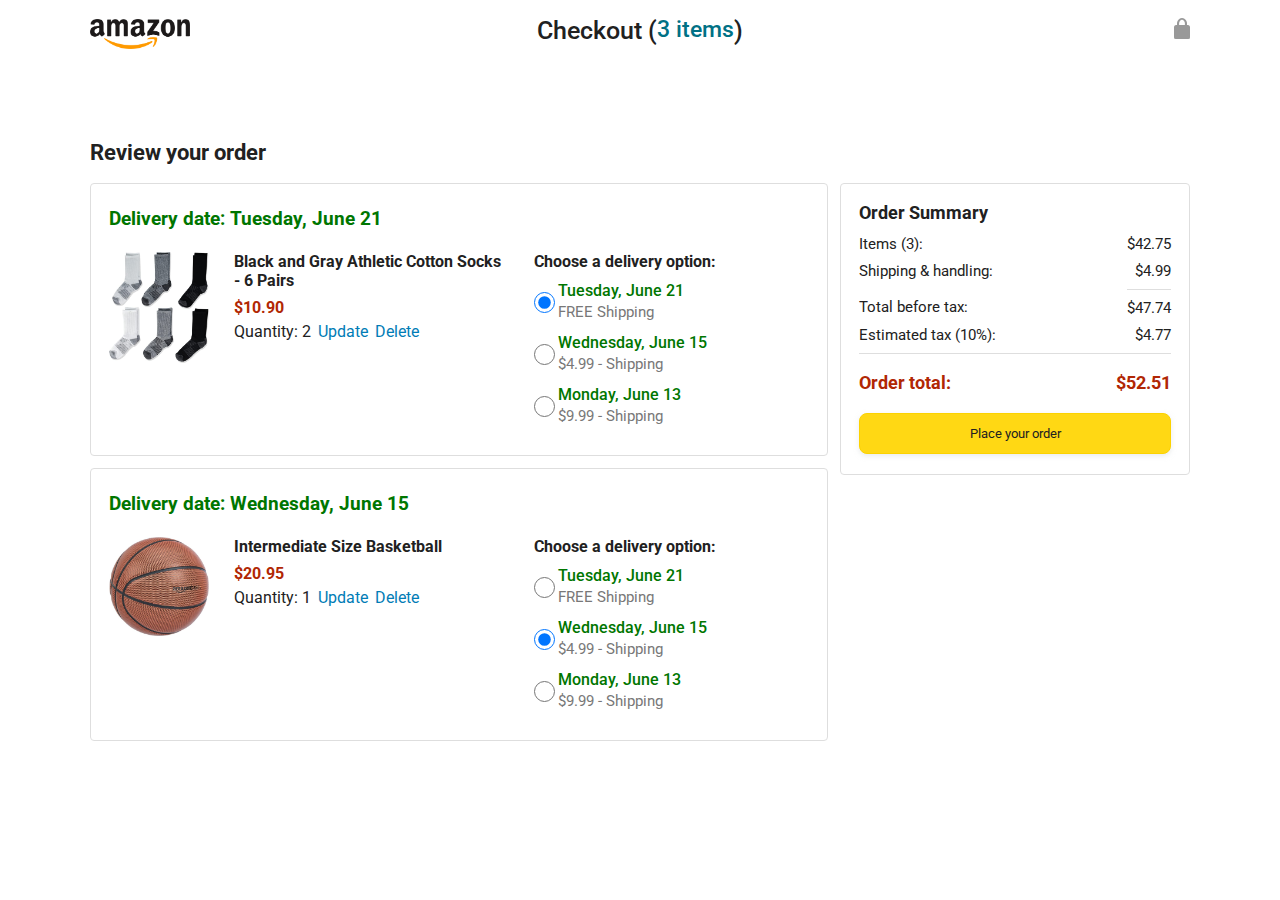
==== checkout.html @ 63aca0f5 "starting-files" ====
<!DOCTYPE html>
<html>
  <head>
    <title>Checkout</title>

    <!-- This code is needed for responsive design to work.
      (Responsive design = make the website look good on
      smaller screen sizes like a phone or a tablet). -->
    <meta name="viewport" content="width=device-width, initial-scale=1">

    <!-- Load a font called Roboto from Google Fonts. -->
    <link rel="preconnect" href="https://fonts.googleapis.com">
    <link rel="preconnect" href="https://fonts.gstatic.com" crossorigin>
    <link href="https://fonts.googleapis.com/css2?family=Roboto:wght@400;500;700&display=swap" rel="stylesheet">

    <!-- Here are the CSS files for this page. -->
    <link rel="stylesheet" href="styles/shared/general.css">
    <link rel="stylesheet" href="styles/pages/checkout/checkout-header.css">
    <link rel="stylesheet" href="styles/pages/checkout/checkout.css">
  </head>
  <body>
    <div class="checkout-header">
      <div class="header-content">
        <div class="checkout-header-left-section">
          <a href="amazon.html">
            <img class="amazon-logo" src="images/amazon-logo.png">
            <img class="amazon-mobile-logo" src="images/amazon-mobile-logo.png">
          </a>
        </div>

        <div class="checkout-header-middle-section">
          Checkout (<a class="return-to-home-link"
            href="amazon.html">3 items</a>)
        </div>

        <div class="checkout-header-right-section">
          <img src="images/icons/checkout-lock-icon.png">
        </div>
      </div>
    </div>

    <div class="main">
      <div class="page-title">Review your order</div>

      <div class="checkout-grid">
        <div class="order-summary">
          <div class="cart-item-container">
            <div class="delivery-date">
              Delivery date: Tuesday, June 21
            </div>

            <div class="cart-item-details-grid">
              <img class="product-image"
                src="images/products/athletic-cotton-socks-6-pairs.jpg">

              <div class="cart-item-details">
                <div class="product-name">
                  Black and Gray Athletic Cotton Socks - 6 Pairs
                </div>
                <div class="product-price">
                  $10.90
                </div>
                <div class="product-quantity">
                  <span>
                    Quantity: <span class="quantity-label">2</span>
                  </span>
                  <span class="update-quantity-link link-primary">
                    Update
                  </span>
                  <span class="delete-quantity-link link-primary">
                    Delete
                  </span>
                </div>
              </div>

              <div class="delivery-options">
                <div class="delivery-options-title">
                  Choose a delivery option:
                </div>
                <div class="delivery-option">
                  <input type="radio" checked
                    class="delivery-option-input"
                    name="delivery-option-1">
                  <div>
                    <div class="delivery-option-date">
                      Tuesday, June 21
                    </div>
                    <div class="delivery-option-price">
                      FREE Shipping
                    </div>
                  </div>
                </div>
                <div class="delivery-option">
                  <input type="radio"
                    class="delivery-option-input"
                    name="delivery-option-1">
                  <div>
                    <div class="delivery-option-date">
                      Wednesday, June 15
                    </div>
                    <div class="delivery-option-price">
                      $4.99 - Shipping
                    </div>
                  </div>
                </div>
                <div class="delivery-option">
                  <input type="radio"
                    class="delivery-option-input"
                    name="delivery-option-1">
                  <div>
                    <div class="delivery-option-date">
                      Monday, June 13
                    </div>
                    <div class="delivery-option-price">
                      $9.99 - Shipping
                    </div>
                  </div>
                </div>
              </div>
            </div>
          </div>

          <div class="cart-item-container">
            <div class="delivery-date">
              Delivery date: Wednesday, June 15
            </div>

            <div class="cart-item-details-grid">
              <img class="product-image"
                src="images/products/intermediate-composite-basketball.jpg">

              <div class="cart-item-details">
                <div class="product-name">
                  Intermediate Size Basketball
                </div>
                <div class="product-price">
                  $20.95
                </div>
                <div class="product-quantity">
                  <span>
                    Quantity: <span class="quantity-label">1</span>
                  </span>
                  <span class="update-quantity-link link-primary">
                    Update
                  </span>
                  <span class="delete-quantity-link link-primary">
                    Delete
                  </span>
                </div>
              </div>

              <div class="delivery-options">
                <div class="delivery-options-title">
                  Choose a delivery option:
                </div>

                <div class="delivery-option">
                  <input type="radio" class="delivery-option-input"
                    name="delivery-option-2">
                  <div>
                    <div class="delivery-option-date">
                      Tuesday, June 21
                    </div>
                    <div class="delivery-option-price">
                      FREE Shipping
                    </div>
                  </div>
                </div>
                <div class="delivery-option">
                  <input type="radio" checked class="delivery-option-input"
                    name="delivery-option-2">
                  <div>
                    <div class="delivery-option-date">
                      Wednesday, June 15
                    </div>
                    <div class="delivery-option-price">
                      $4.99 - Shipping
                    </div>
                  </div>
                </div>
                <div class="delivery-option">
                  <input type="radio" class="delivery-option-input"
                    name="delivery-option-2">
                  <div>
                    <div class="delivery-option-date">
                      Monday, June 13
                    </div>
                    <div class="delivery-option-price">
                      $9.99 - Shipping
                    </div>
                  </div>
                </div>
              </div>
            </div>
          </div>
        </div>

        <div class="payment-summary">
          <div class="payment-summary-title">
            Order Summary
          </div>

          <div class="payment-summary-row">
            <div>Items (3):</div>
            <div class="payment-summary-money">$42.75</div>
          </div>

          <div class="payment-summary-row">
            <div>Shipping &amp; handling:</div>
            <div class="payment-summary-money">$4.99</div>
          </div>

          <div class="payment-summary-row subtotal-row">
            <div>Total before tax:</div>
            <div class="payment-summary-money">$47.74</div>
          </div>

          <div class="payment-summary-row">
            <div>Estimated tax (10%):</div>
            <div class="payment-summary-money">$4.77</div>
          </div>

          <div class="payment-summary-row total-row">
            <div>Order total:</div>
            <div class="payment-summary-money">$52.51</div>
          </div>

          <button class="place-order-button button-primary">
            Place your order
          </button>
        </div>
      </div>
    </div>
  </body>
</html>
---- styles/shared/general.css ----
body {
  font-family: Roboto, Arial;
  color: rgb(33, 33, 33);
  /* The <body> element has a default margin of 8px
     on all sides. This removes the default margins. */
  margin: 0;
}

/* <p> elements have a default margin on the top
   and bottom. This removes the default margins. */
p {
  margin: 0;
}

button {
  cursor: pointer;
}

select {
  cursor: pointer;
}

input, select, button {
  font-family: Roboto, Arial;
}

.button-primary {
  color: rgb(33, 33, 33);
  background-color: rgb(255, 216, 20);
  border: 1px solid rgb(252, 210, 0);
  border-radius: 8px;
  cursor: pointer;
  box-shadow: 0 2px 5px rgba(213, 217, 217, 0.5);
}

.button-primary:hover {
  background-color: rgb(247, 202, 0);
  border: 1px solid rgb(242, 194, 0);
}

.button-primary:active {
  background: rgb(255, 216, 20);
  border-color: rgb(252, 210, 0);
  box-shadow: none;
}

.button-secondary {
  color: rgb(33, 33, 33);
  background: white;
  border: 1px solid rgb(213, 217, 217);
  border-radius: 8px;
  cursor: pointer;
  box-shadow: 0 2px 5px rgba(213, 217, 217, 0.5);
}

.button-secondary:hover {
  background-color: rgb(247, 250, 250);
}

.button-secondary:active {
  background-color: rgb(237, 253, 255);
  box-shadow: none;
}

/* These styles will limit text to 2 lines. Anything
   beyond 2 lines will be replaced with "..."
   You can find this code by using an A.I. tool or by
   searching in Google.
   https://css-tricks.com/almanac/properties/l/line-clamp/ */
.limit-text-to-2-lines {
  display: -webkit-box;
  -webkit-line-clamp: 2;
  -webkit-box-orient: vertical;
  overflow: hidden;
}

.link-primary {
  color: rgb(1, 124, 182);
  cursor: pointer;
}

.link-primary:hover {
  color: rgb(196, 80, 0);
}

/* Styles for dropdown selectors. */
select {
  color: rgb(33, 33, 33);
  background-color: rgb(240, 240, 240);
  border: 1px solid rgb(213, 217, 217);
  border-radius: 8px;
  padding: 3px 5px;
  font-size: 15px;
  cursor: pointer;
  box-shadow: 0 2px 5px rgba(213, 217, 217, 0.5);
}

select:focus,
input:focus {
  outline: 2px solid rgb(255, 153, 0);
}
---- styles/pages/checkout/checkout-header.css ----
.checkout-header {
  height: 60px;
  padding-left: 30px;
  padding-right: 30px;
  background-color: white;

  display: flex;
  justify-content: center;

  position: fixed;
  top: 0;
  left: 0;
  right: 0;
  z-index: 1000;
}

.header-content {
  width: 100%;
  max-width: 1100px;

  display: flex;
  align-items: center;
}

.checkout-header-left-section {
  width: 150px;
}

.amazon-logo {
  width: 100px;
  margin-top: 12px;
}

.amazon-mobile-logo {
  display: none;
}

/* @media is used to create responsive design (making the
   website look good on any screen size). This @media
   means when the screen width is 575px or less, different
   styles (inside the {...}) will be applied. */
@media (max-width: 575px) {
  .checkout-header-left-section {
    width: auto;
  }

  .amazon-logo {
    display: none;
  }

  .amazon-mobile-logo {
    display: inline-block;
    height: 35px;
    margin-top: 5px;
  }
}

.checkout-header-middle-section {
  flex: 1;
  flex-shrink: 0;
  text-align: center;

  font-size: 25px;
  font-weight: 500;

  display: flex;
  justify-content: center;
}

.return-to-home-link {
  color: rgb(0, 113, 133);
  font-size: 23px;
  text-decoration: none;
  cursor: pointer;
}

@media (max-width: 1000px) {
  .checkout-header-middle-section {
    font-size: 20px;
    margin-right: 60px;
  }

  .return-to-home-link {
    font-size: 18px;
  }
}

@media (max-width: 575px) {
  .checkout-header-middle-section {
    margin-right: 5px;
  }
}

.checkout-header-right-section {
  text-align: right;
  width: 150px;
}

@media (max-width: 1000px) {
  .checkout-header-right-section {
    width: auto;
  }
}
---- styles/pages/checkout/checkout.css ----
.main {
  max-width: 1100px;
  padding-left: 30px;
  padding-right: 30px;

  margin-top: 140px;
  margin-bottom: 100px;

  /* margin-left: auto;
     margin-right auto;
     Is a trick for centering an element horizontally
     without needing a container. */
  margin-left: auto;
  margin-right: auto;
}

.page-title {
  font-weight: 700;
  font-size: 22px;
  margin-bottom: 18px;
}

.checkout-grid {
  display: grid;
  /* Here, 1fr means the first column will take
     up the remaining space in the grid. */
  grid-template-columns: 1fr 350px;
  column-gap: 12px;

  /* Use align-items: start; to prevent the elements
     in the grid from stretching vertically. */
  align-items: start;
}

@media (max-width: 1000px) {
  .main {
    max-width: 500px;
  }

  .checkout-grid {
    grid-template-columns: 1fr;
  }
}

.cart-item-container,
.payment-summary {
  border: 1px solid rgb(222, 222, 222);
  border-radius: 4px;
  padding: 18px;
}

.cart-item-container {
  margin-bottom: 12px;
}

.payment-summary {
  padding-bottom: 5px;
}

@media (max-width: 1000px) {
  .payment-summary {
    /* grid-row: 1 means this element will be placed into row
      1 in the grid. (Normally, the row that an element is
      placed in is determined by the order of the elements in
      the HTML. grid-row overrides this default ordering). */
    grid-row: 1;
    margin-bottom: 12px;
  }
}

.delivery-date {
  color: rgb(0, 118, 0);
  font-weight: 700;
  font-size: 19px;
  margin-top: 5px;
  margin-bottom: 22px;
}

.cart-item-details-grid {
  display: grid;
  /* 100px 1fr 1fr; means the 2nd and 3rd column will
     take up half the remaining space in the grid
     (they will divide up the remaining space evenly). */
  grid-template-columns: 100px 1fr 1fr;
  column-gap: 25px;
}

@media (max-width: 1000px) {
  .cart-item-details-grid {
    grid-template-columns: 100px 1fr;
    row-gap: 30px;
  }
}

.product-image {
  max-width: 100%;
  max-height: 120px;

  /* margin-left: auto;
     margin-right auto;
     Is a trick for centering an element horizontally
     without needing a container. */
  margin-left: auto;
  margin-right: auto;
}

.product-name {
  font-weight: 700;
  margin-bottom: 8px;
}

.product-price {
  color: rgb(177, 39, 4);
  font-weight: 700;
  margin-bottom: 5px;
}

.product-quantity .link-primary {
  margin-left: 3px;
}

@media (max-width: 1000px) {
  .delivery-options {
    /* grid-column: 1 means this element will be placed
       in column 1 in the grid. (Normally, the column that
       an element is placed in is determined by the order
       of the elements in the HTML. grid-column overrides
       this default ordering).
       
       / span 2 means this element will take up 2 columns
       in the grid (Normally, each element takes up 1
       column in the grid). */
    grid-column: 1 / span 2;
  }
}

.delivery-options-title {
  font-weight: 700;
  margin-bottom: 10px;
}

.delivery-option {
  display: grid;
  grid-template-columns: 24px 1fr;
  margin-bottom: 12px;
  cursor: pointer;
}

.delivery-option-input {
  margin-left: 0px;
  cursor: pointer;
}

.delivery-option-date {
  color: rgb(0, 118, 0);
  font-weight: 500;
  margin-bottom: 3px;
}

.delivery-option-price {
  color: rgb(120, 120, 120);
  font-size: 15px;
}

.payment-summary-title {
  font-weight: 700;
  font-size: 18px;
  margin-bottom: 12px;
}

.payment-summary-row {
  display: grid;
  /* 1fr auto; means the width of the 2nd column will be
     determined by the elements inside the column (auto).
     The 1st column will take up the remaining space. */
  grid-template-columns: 1fr auto;

  font-size: 15px;
  margin-bottom: 9px;
}

.payment-summary-money {
  text-align: right;
}

.subtotal-row .payment-summary-money {
  border-top: 1px solid rgb(222, 222, 222);
}

.subtotal-row div {
  padding-top: 9px;
}

.total-row {
  color: rgb(177, 39, 4);
  font-weight: 700;
  font-size: 18px;

  border-top: 1px solid rgb(222, 222, 222);
  padding-top: 18px;
}

.place-order-button {
  width: 100%;
  padding-top: 12px;
  padding-bottom: 12px;
  border-radius: 8px;

  margin-top: 11px;
  margin-bottom: 15px;
}
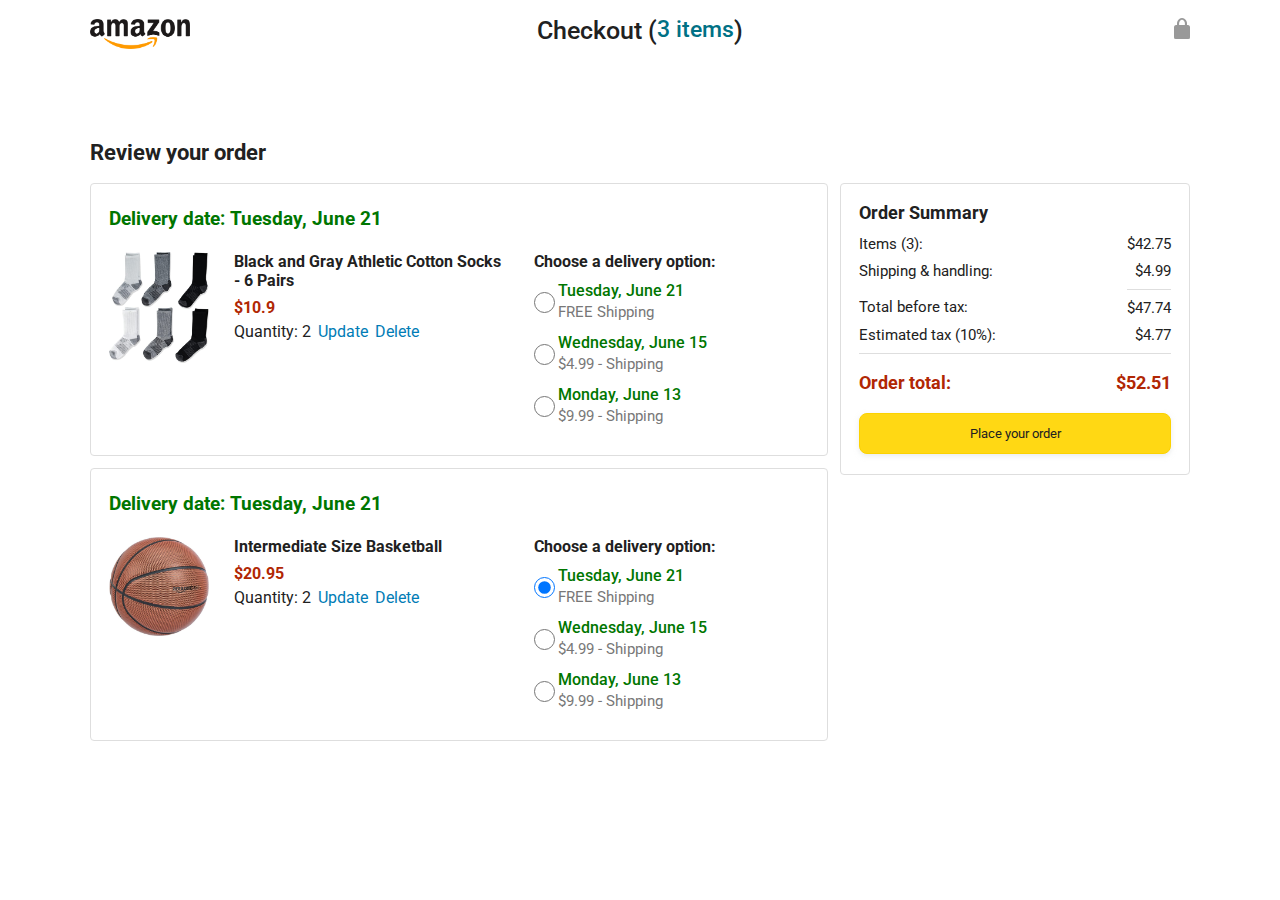
==== commit 64051d90: "Generate HTML for the order summary" ====
--- a/checkout.html
+++ b/checkout.html
@@ -43,156 +43,8 @@
       <div class="page-title">Review your order</div>
 
       <div class="checkout-grid">
-        <div class="order-summary">
-          <div class="cart-item-container">
-            <div class="delivery-date">
-              Delivery date: Tuesday, June 21
-            </div>
-
-            <div class="cart-item-details-grid">
-              <img class="product-image"
-                src="images/products/athletic-cotton-socks-6-pairs.jpg">
-
-              <div class="cart-item-details">
-                <div class="product-name">
-                  Black and Gray Athletic Cotton Socks - 6 Pairs
-                </div>
-                <div class="product-price">
-                  $10.90
-                </div>
-                <div class="product-quantity">
-                  <span>
-                    Quantity: <span class="quantity-label">2</span>
-                  </span>
-                  <span class="update-quantity-link link-primary">
-                    Update
-                  </span>
-                  <span class="delete-quantity-link link-primary">
-                    Delete
-                  </span>
-                </div>
-              </div>
-
-              <div class="delivery-options">
-                <div class="delivery-options-title">
-                  Choose a delivery option:
-                </div>
-                <div class="delivery-option">
-                  <input type="radio" checked
-                    class="delivery-option-input"
-                    name="delivery-option-1">
-                  <div>
-                    <div class="delivery-option-date">
-                      Tuesday, June 21
-                    </div>
-                    <div class="delivery-option-price">
-                      FREE Shipping
-                    </div>
-                  </div>
-                </div>
-                <div class="delivery-option">
-                  <input type="radio"
-                    class="delivery-option-input"
-                    name="delivery-option-1">
-                  <div>
-                    <div class="delivery-option-date">
-                      Wednesday, June 15
-                    </div>
-                    <div class="delivery-option-price">
-                      $4.99 - Shipping
-                    </div>
-                  </div>
-                </div>
-                <div class="delivery-option">
-                  <input type="radio"
-                    class="delivery-option-input"
-                    name="delivery-option-1">
-                  <div>
-                    <div class="delivery-option-date">
-                      Monday, June 13
-                    </div>
-                    <div class="delivery-option-price">
-                      $9.99 - Shipping
-                    </div>
-                  </div>
-                </div>
-              </div>
-            </div>
-          </div>
-
-          <div class="cart-item-container">
-            <div class="delivery-date">
-              Delivery date: Wednesday, June 15
-            </div>
-
-            <div class="cart-item-details-grid">
-              <img class="product-image"
-                src="images/products/intermediate-composite-basketball.jpg">
-
-              <div class="cart-item-details">
-                <div class="product-name">
-                  Intermediate Size Basketball
-                </div>
-                <div class="product-price">
-                  $20.95
-                </div>
-                <div class="product-quantity">
-                  <span>
-                    Quantity: <span class="quantity-label">1</span>
-                  </span>
-                  <span class="update-quantity-link link-primary">
-                    Update
-                  </span>
-                  <span class="delete-quantity-link link-primary">
-                    Delete
-                  </span>
-                </div>
-              </div>
-
-              <div class="delivery-options">
-                <div class="delivery-options-title">
-                  Choose a delivery option:
-                </div>
-
-                <div class="delivery-option">
-                  <input type="radio" class="delivery-option-input"
-                    name="delivery-option-2">
-                  <div>
-                    <div class="delivery-option-date">
-                      Tuesday, June 21
-                    </div>
-                    <div class="delivery-option-price">
-                      FREE Shipping
-                    </div>
-                  </div>
-                </div>
-                <div class="delivery-option">
-                  <input type="radio" checked class="delivery-option-input"
-                    name="delivery-option-2">
-                  <div>
-                    <div class="delivery-option-date">
-                      Wednesday, June 15
-                    </div>
-                    <div class="delivery-option-price">
-                      $4.99 - Shipping
-                    </div>
-                  </div>
-                </div>
-                <div class="delivery-option">
-                  <input type="radio" class="delivery-option-input"
-                    name="delivery-option-2">
-                  <div>
-                    <div class="delivery-option-date">
-                      Monday, June 13
-                    </div>
-                    <div class="delivery-option-price">
-                      $9.99 - Shipping
-                    </div>
-                  </div>
-                </div>
-              </div>
-            </div>
-          </div>
+        <div class="order-summary js-order-summary">
+          
         </div>
 
         <div class="payment-summary">
@@ -231,5 +83,6 @@
         </div>
       </div>
     </div>
+    <script type="module" src="script/checkout.js"></script>
   </body>
 </html>
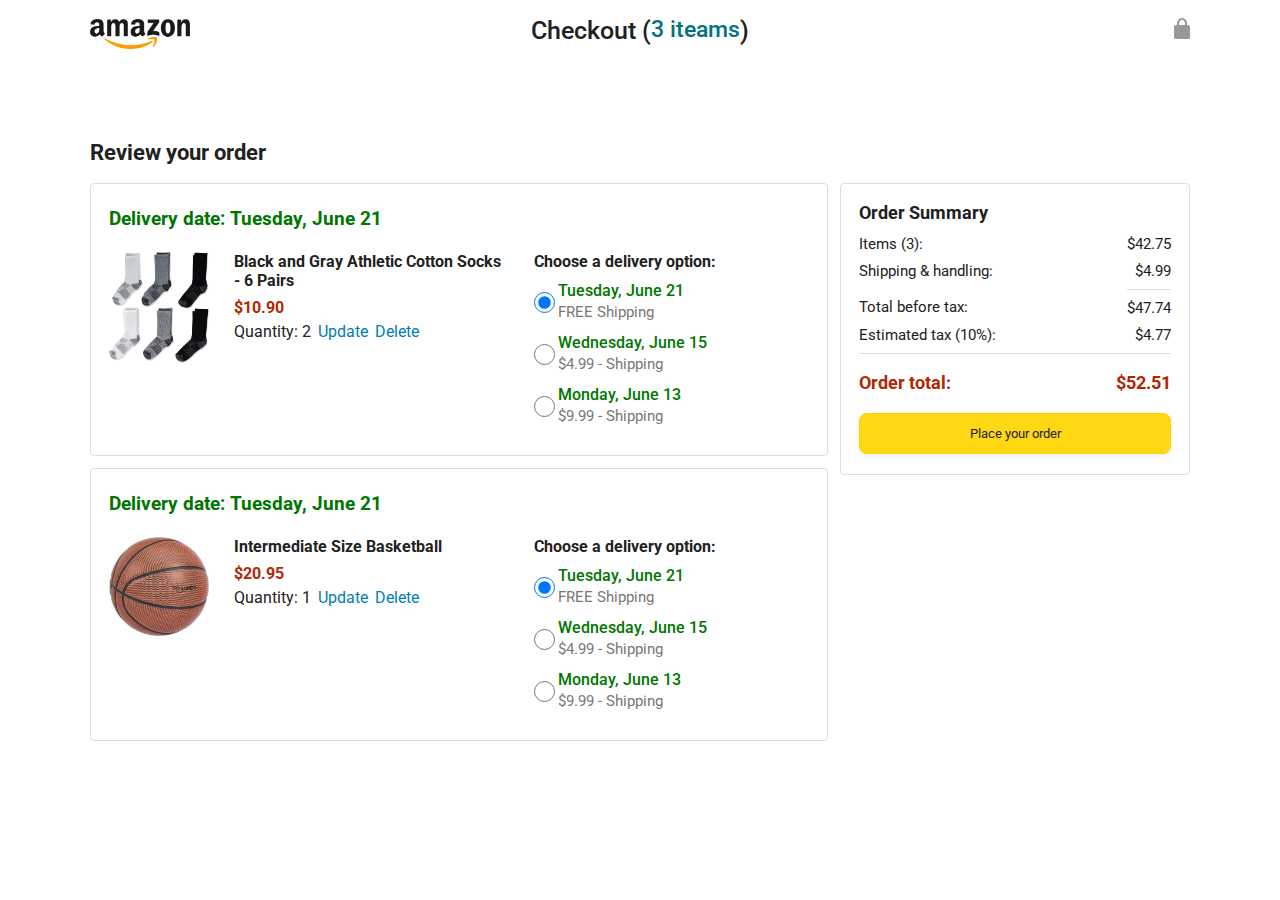
==== commit 6dffc076: "#" ====
--- a/checkout.html
+++ b/checkout.html
@@ -29,8 +29,8 @@
         </div>
 
         <div class="checkout-header-middle-section">
-          Checkout (<a class="return-to-home-link"
-            href="amazon.html">3 items</a>)
+          Checkout (<a class="js-iteams-head return-to-home-link"
+            href="amazon.html" ></a>)
         </div>
 
         <div class="checkout-header-right-section">
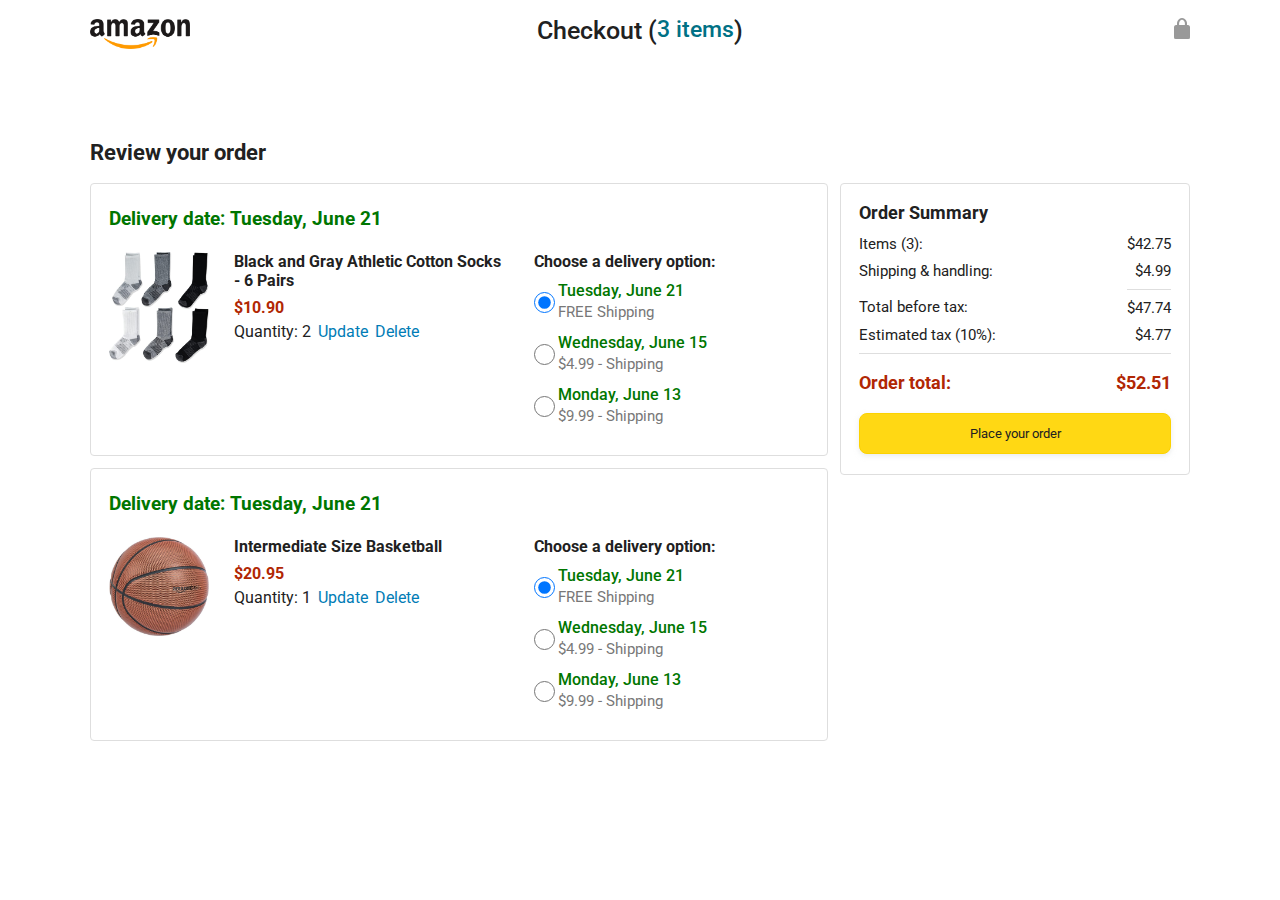
==== commit f2e1b899: "created update funtionality" ====
--- a/checkout.html
+++ b/checkout.html
@@ -1,88 +1,90 @@
 <!DOCTYPE html>
 <html>
-  <head>
-    <title>Checkout</title>
 
-    <!-- This code is needed for responsive design to work.
+<head>
+  <title>Checkout</title>
+
+  <!-- This code is needed for responsive design to work.
       (Responsive design = make the website look good on
       smaller screen sizes like a phone or a tablet). -->
-    <meta name="viewport" content="width=device-width, initial-scale=1">
+  <meta name="viewport" content="width=device-width, initial-scale=1">
 
-    <!-- Load a font called Roboto from Google Fonts. -->
-    <link rel="preconnect" href="https://fonts.googleapis.com">
-    <link rel="preconnect" href="https://fonts.gstatic.com" crossorigin>
-    <link href="https://fonts.googleapis.com/css2?family=Roboto:wght@400;500;700&display=swap" rel="stylesheet">
+  <!-- Load a font called Roboto from Google Fonts. -->
+  <link rel="preconnect" href="https://fonts.googleapis.com">
+  <link rel="preconnect" href="https://fonts.gstatic.com" crossorigin>
+  <link href="https://fonts.googleapis.com/css2?family=Roboto:wght@400;500;700&display=swap" rel="stylesheet">
 
-    <!-- Here are the CSS files for this page. -->
-    <link rel="stylesheet" href="styles/shared/general.css">
-    <link rel="stylesheet" href="styles/pages/checkout/checkout-header.css">
-    <link rel="stylesheet" href="styles/pages/checkout/checkout.css">
-  </head>
-  <body>
-    <div class="checkout-header">
-      <div class="header-content">
-        <div class="checkout-header-left-section">
-          <a href="amazon.html">
-            <img class="amazon-logo" src="images/amazon-logo.png">
-            <img class="amazon-mobile-logo" src="images/amazon-mobile-logo.png">
-          </a>
+  <!-- Here are the CSS files for this page. -->
+  <link rel="stylesheet" href="styles/shared/general.css">
+  <link rel="stylesheet" href="styles/pages/checkout/checkout-header.css">
+  <link rel="stylesheet" href="styles/pages/checkout/checkout.css">
+</head>
+
+<body>
+  <div class="checkout-header">
+    <div class="header-content">
+      <div class="checkout-header-left-section">
+        <a href="index.html">
+          <img class="amazon-logo" src="images/amazon-logo.png">
+          <img class="amazon-mobile-logo" src="images/amazon-mobile-logo.png">
+        </a>
+      </div>
+
+      <div class="checkout-header-middle-section">
+        Checkout (<a class="js-iteams-head return-to-home-link" href="index.html"></a>)
+      </div>
+
+      <div class="checkout-header-right-section">
+        <img src="images/icons/checkout-lock-icon.png">
+      </div>
+    </div>
+  </div>
+
+  <div class="main">
+    <div class="page-title">Review your order</div>
+
+    <div class="checkout-grid">
+      <div class="order-summary js-order-summary">
+
+      </div>
+
+      <div class="payment-summary">
+        <div class="payment-summary-title">
+          Order Summary
         </div>
 
-        <div class="checkout-header-middle-section">
-          Checkout (<a class="js-iteams-head return-to-home-link"
-            href="amazon.html" ></a>)
+        <div class="payment-summary-row">
+          <div>Items (3):</div>
+          <div class="payment-summary-money">$42.75</div>
         </div>
 
-        <div class="checkout-header-right-section">
-          <img src="images/icons/checkout-lock-icon.png">
+        <div class="payment-summary-row">
+          <div>Shipping &amp; handling:</div>
+          <div class="payment-summary-money">$4.99</div>
         </div>
+
+        <div class="payment-summary-row subtotal-row">
+          <div>Total before tax:</div>
+          <div class="payment-summary-money">$47.74</div>
+        </div>
+
+        <div class="payment-summary-row">
+          <div>Estimated tax (10%):</div>
+          <div class="payment-summary-money">$4.77</div>
+        </div>
+
+        <div class="payment-summary-row total-row">
+          <div>Order total:</div>
+          <div class="payment-summary-money">$52.51</div>
+        </div>
+
+        <button class="place-order-button button-primary">
+          Place your order
+        </button>
       </div>
     </div>
+  </div>
+  <script type="module" src="script/checkout.js"></script>
+</body>
 
-    <div class="main">
-      <div class="page-title">Review your order</div>
-
-      <div class="checkout-grid">
-        <div class="order-summary js-order-summary">
-          
-        </div>
-
-        <div class="payment-summary">
-          <div class="payment-summary-title">
-            Order Summary
-          </div>
-
-          <div class="payment-summary-row">
-            <div>Items (3):</div>
-            <div class="payment-summary-money">$42.75</div>
-          </div>
-
-          <div class="payment-summary-row">
-            <div>Shipping &amp; handling:</div>
-            <div class="payment-summary-money">$4.99</div>
-          </div>
-
-          <div class="payment-summary-row subtotal-row">
-            <div>Total before tax:</div>
-            <div class="payment-summary-money">$47.74</div>
-          </div>
-
-          <div class="payment-summary-row">
-            <div>Estimated tax (10%):</div>
-            <div class="payment-summary-money">$4.77</div>
-          </div>
-
-          <div class="payment-summary-row total-row">
-            <div>Order total:</div>
-            <div class="payment-summary-money">$52.51</div>
-          </div>
-
-          <button class="place-order-button button-primary">
-            Place your order
-          </button>
-        </div>
-      </div>
-    </div>
-    <script type="module" src="script/checkout.js"></script>
-  </body>
-</html>
+</html>--- a/styles/pages/checkout/checkout.css
+++ b/styles/pages/checkout/checkout.css
@@ -209,3 +209,18 @@
   margin-top: 11px;
   margin-bottom: 15px;
 }
+.quantity-input{
+width: 30px;
+display: none;
+
+}
+.save-quantity-link{
+  display: none;
+}
+.is-editing-quantity .quantity-input,
+.is-editing-quantity .save-quantity-link{
+  display: initial;
+}
+.is-editing-quantity .update-quantity-link{
+display: none;
+}
